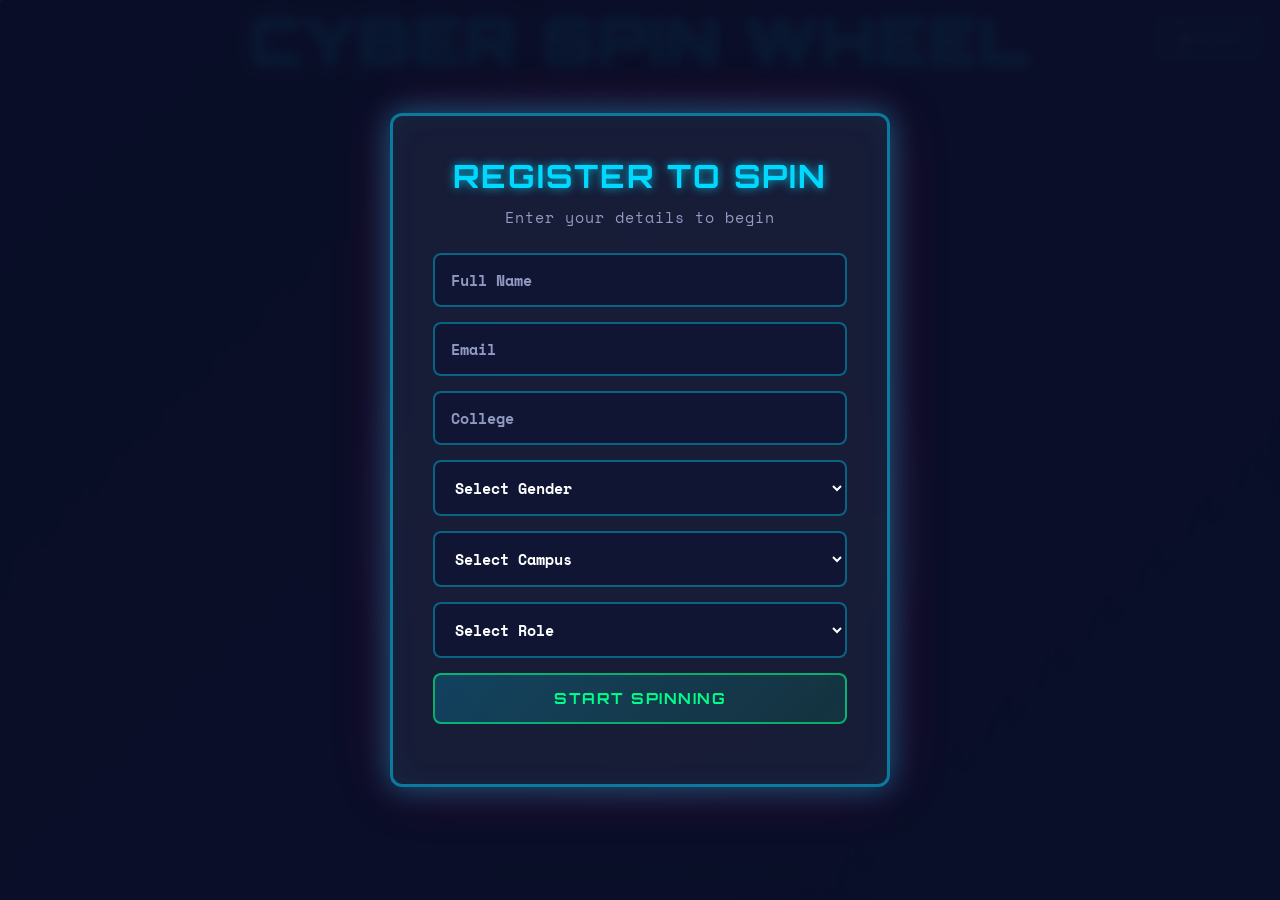
==== index.html @ 8fcf79d4 "Fix registration flow and resolve HTML/CSS/PHP diagnostics" ====
<!doctype html>
<html lang="en">

<head>
  <title>Cyber Spin Wheel - IT Exhibit</title>
  <meta charset="UTF-8" />
  <meta name="viewport" content="width=device-width, initial-scale=1.0" />
  <style>
    @import url("https://fonts.googleapis.com/css2?family=Orbitron:wght@400;700;900&display=swap");
    @import url("https://fonts.googleapis.com/css2?family=Space+Mono:wght@400;700&display=swap");
  </style>
  <link rel="stylesheet" href="src/styles.css" />
</head>

<body>
  <div class="stars"></div>
  <div class="background-grid"></div>

  <!-- Registration Modal -->
  <div id="registrationModal" class="registration-modal">
    <div class="modal-content">
      <h2>REGISTER TO SPIN</h2>
      <p class="modal-subtitle">Enter your details to begin</p>

      <div class="modal-form">
        <input type="text" id="playerFullname" placeholder="Full Name" class="modal-input" autocomplete="name" />
        <input type="email" id="playerEmail" placeholder="Email" class="modal-input" autocomplete="email" />
        <input type="text" id="playerCollege" placeholder="College" class="modal-input" />
        <select id="playerGender" class="modal-select" title="Gender" aria-label="Gender">
          <option value="">Select Gender</option>
          <option value="Male">Male</option>
          <option value="Female">Female</option>
          <option value="Others">Others</option>
        </select>
        <select id="playerCampus" class="modal-select" title="Campus" aria-label="Campus">
          <option value="">Select Campus</option>
          <option value="MCC">MCC</option>
          <option value="MMC">MMC</option>
          <option value="MBC">MBC</option>
        </select>
        <select id="playerRole" class="modal-select" title="Role" aria-label="Role">
          <option value="">Select Role</option>
          <option value="Student">Student</option>
          <option value="Faculty">Faculty</option>
          <option value="Non-Teaching">Non-Teaching</option>
          <option value="Others">Others</option>
        </select>
        <button id="startBtn" class="modal-button">START SPINNING</button>
      </div>

      <div id="playerRegStatus" class="status" aria-live="polite"></div>
    </div>
  </div>

  <header class="header">
    <div class="title-container">
      <h1 class="main-title">CYBER SPIN WHEEL</h1>
      <p class="subtitle">IT Exhibit Experience</p>
    </div>
    <a class="admin-link" href="admin.html">⚙️ Admin</a>
  </header>

  <main class="main-content">
    <div class="wheel-wrapper">
      <div class="winner-arrow"></div>
      <div class="glow-ring"></div>
      <div id="spin_the_wheel">
        <canvas id="wheel"></canvas>
        <div id="spin">
          <span class="spin-text">SPIN</span>
        </div>
      </div>
    </div>
  </main>

  <footer class="footer">
    <p class="footer-text">[ Interactive Probability Wheel ]</p>
  </footer>

  <script defer src="src/index.js"></script>
</body>

</html>
---- src/styles.css ----
* {
  margin: 0;
  padding: 0;
  box-sizing: border-box;
}

:root {
  --primary-color: #00d9ff;
  --secondary-color: #ff006e;
  --tertiary-color: #00f5ff;
  --dark-bg: #0a0e27;
  --card-bg: #1a1f3a;
  --text-primary: #e0e0ff;
  --text-secondary: #b0b5d9;
  --accent: #00d9ff;
  --glow: #00f5ff;
}

body {
  height: 100vh;
  display: flex;
  flex-direction: column;
  justify-content: center;
  align-items: center;
  margin: 0;
  background: linear-gradient(135deg, #0a0e27 0%, #1a1f3a 50%, #0d2847 100%);
  color: var(--text-primary);
  font-family: "Space Mono", monospace;
  overflow: hidden;
  position: relative;
}

/* Animated background grid */
.background-grid {
  position: fixed;
  top: 0;
  left: 0;
  width: 100%;
  height: 100%;
  background-image:
    linear-gradient(0deg, rgba(0, 217, 255, 0.03) 1px, transparent 1px),
    linear-gradient(90deg, rgba(0, 217, 255, 0.03) 1px, transparent 1px);
  background-size: 50px 50px;
  pointer-events: none;
  z-index: 1;
  animation: grid-move 20s linear infinite;
}

@keyframes grid-move {
  0% {
    transform: translateY(0);
  }

  100% {
    transform: translateY(50px);
  }
}

/* Star background */
.stars {
  position: fixed;
  top: 0;
  left: 0;
  width: 100%;
  height: 100%;
  pointer-events: none;
  z-index: 0;
}

.stars::before,
.stars::after {
  content: '';
  position: absolute;
  width: 2px;
  height: 2px;
  background: white;
  border-radius: 50%;
  opacity: 0.5;
  animation: twinkle 3s infinite;
}

@keyframes twinkle {

  0%,
  100% {
    opacity: 0.3;
  }

  50% {
    opacity: 1;
  }
}

header {
  position: relative;
  z-index: 10;
  text-align: center;
  margin-bottom: 30px;
}

.title-container {
  text-align: center;
}

.main-title {
  font-family: "Orbitron", sans-serif;
  font-size: clamp(2rem, 10vw, 4rem);
  font-weight: 900;
  color: var(--primary-color);
  margin: 0;
  text-shadow:
    0 0 10px rgba(0, 217, 255, 0.8),
    0 0 20px rgba(255, 0, 110, 0.4),
    0 0 30px rgba(0, 245, 255, 0.2);
  letter-spacing: 2px;
  animation: glow-pulse 3s ease-in-out infinite;
}

@keyframes glow-pulse {

  0%,
  100% {
    text-shadow:
      0 0 10px rgba(0, 217, 255, 0.8),
      0 0 20px rgba(255, 0, 110, 0.4),
      0 0 30px rgba(0, 245, 255, 0.2);
  }

  50% {
    text-shadow:
      0 0 20px rgba(0, 217, 255, 1),
      0 0 30px rgba(255, 0, 110, 0.6),
      0 0 40px rgba(0, 245, 255, 0.4);
  }
}

.subtitle {
  font-family: "Space Mono", monospace;
  font-size: 0.9rem;
  color: var(--accent);
  letter-spacing: 3px;
  margin-top: 8px;
  opacity: 0.8;
}

.admin-link {
  position: fixed;
  top: 20px;
  right: 20px;
  font-family: "Orbitron", sans-serif;
  font-weight: 700;
  color: var(--primary-color);
  text-decoration: none;
  padding: 8px 16px;
  border: 2px solid var(--primary-color);
  border-radius: 4px;
  transition: all 0.3s ease;
  font-size: 0.8rem;
  z-index: 100;
  background: rgba(0, 217, 255, 0.1);
  box-shadow: 0 0 10px rgba(0, 217, 255, 0.3);
}

.admin-link:hover {
  background: rgba(0, 217, 255, 0.2);
  box-shadow: 0 0 20px rgba(0, 217, 255, 0.6);
  transform: scale(1.05);
}

.main-content {
  display: flex;
  justify-content: center;
  align-items: center;
  flex: 1;
  position: relative;
  z-index: 10;
}

.wheel-wrapper {
  position: relative;
  display: inline-block;
}

.winner-arrow {
  position: absolute;
  top: -40px;
  left: 50%;
  transform: translateX(-50%);
  width: 0;
  height: 0;
  border-left: 15px solid transparent;
  border-right: 15px solid transparent;
  border-top: 25px solid var(--primary-color);
  filter: drop-shadow(0 0 10px rgba(0, 217, 255, 0.8)) drop-shadow(0 0 20px rgba(0, 217, 255, 0.4));
  z-index: 20;
  animation: arrow-pulse 1.5s ease-in-out infinite;
}

@keyframes arrow-pulse {

  0%,
  100% {
    opacity: 1;
    transform: translateX(-50%) translateY(0);
    filter: drop-shadow(0 0 10px rgba(0, 217, 255, 0.8)) drop-shadow(0 0 20px rgba(0, 217, 255, 0.4));
  }

  50% {
    opacity: 0.6;
    transform: translateX(-50%) translateY(-5px);
    filter: drop-shadow(0 0 20px rgba(0, 217, 255, 1)) drop-shadow(0 0 30px rgba(0, 217, 255, 0.6));
  }
}

.glow-ring {
  position: absolute;
  top: 50%;
  left: 50%;
  transform: translate(-50%, -50%);
  width: 550px;
  height: 550px;
  border: 3px solid rgba(0, 217, 255, 0.3);
  border-radius: 50%;
  box-shadow:
    0 0 20px rgba(0, 217, 255, 0.5),
    0 0 40px rgba(255, 0, 110, 0.2),
    inset 0 0 20px rgba(0, 217, 255, 0.1);
  animation: rotate-ring 8s linear infinite;
}

@keyframes rotate-ring {
  0% {
    transform: translate(-50%, -50%) rotate(0deg);
  }

  100% {
    transform: translate(-50%, -50%) rotate(360deg);
  }
}

#spin_the_wheel {
  display: inline-block;
  position: relative;
  overflow: hidden;
  max-width: 90vw;
  max-height: 90vh;
  width: 500px;
  height: 500px;
  border-radius: 50%;
  box-shadow:
    0 0 40px rgba(0, 217, 255, 0.6),
    0 0 80px rgba(255, 0, 110, 0.3),
    inset 0 0 40px rgba(0, 245, 255, 0.1);
}

#wheel {
  display: block;
  width: 100%;
  height: 100%;
  border-radius: 50%;
}

#spin {
  font-family: "Orbitron", sans-serif;
  font-size: 0.9em;
  line-height: 1.2;
  font-weight: 700;
  -webkit-user-select: none;
  user-select: none;
  cursor: pointer;
  display: flex;
  flex-direction: column;
  justify-content: center;
  align-items: center;
  position: absolute;
  top: 50%;
  left: 50%;
  width: 30%;
  height: 30%;
  margin: -15%;
  background: linear-gradient(135deg, rgba(0, 217, 255, 0.9) 0%, rgba(0, 245, 255, 0.8) 100%);
  color: #0a0e27;
  box-shadow:
    0 0 0 8px rgba(0, 217, 255, 0.3),
    0 0 20px rgba(0, 217, 255, 0.8),
    0 0 40px rgba(255, 0, 110, 0.4),
    inset 0 0 20px rgba(255, 255, 255, 0.2);
  border-radius: 50%;
  transition: all 0.3s ease;
  white-space: pre-wrap;
  text-align: center;
  word-wrap: break-word;
  overflow: hidden;
  border: 2px solid rgba(255, 255, 255, 0.3);
}

#spin:hover:not(:active) {
  transform: scale(1.15);
  box-shadow:
    0 0 0 8px rgba(0, 217, 255, 0.5),
    0 0 30px rgba(0, 217, 255, 1),
    0 0 50px rgba(255, 0, 110, 0.6),
    inset 0 0 30px rgba(255, 255, 255, 0.3);
}

#spin:active {
  transform: scale(0.95);
  box-shadow:
    0 0 0 8px rgba(0, 217, 255, 0.3),
    0 0 15px rgba(0, 217, 255, 0.6),
    0 0 30px rgba(255, 0, 110, 0.3),
    inset 0 0 15px rgba(255, 255, 255, 0.2);
}

.spin-text {
  letter-spacing: 2px;
  font-weight: 700;
}

#spin::after {
  content: "▼";
  position: absolute;
  top: -35px;
  font-size: 1.5em;
  color: var(--primary-color);
  text-shadow: 0 0 10px rgba(0, 217, 255, 0.8);
  animation: bounce 1.5s ease-in-out infinite;
}

@keyframes bounce {

  0%,
  100% {
    transform: translateY(0);
  }

  50% {
    transform: translateY(-10px);
  }
}

footer {
  position: fixed;
  bottom: 20px;
  left: 50%;
  transform: translateX(-50%);
  z-index: 10;
}

.footer-text {
  font-family: "Space Mono", monospace;
  font-size: 0.75rem;
  color: var(--accent);
  letter-spacing: 2px;
  opacity: 0.6;
}

.page-title {
  position: fixed;
  top: 12px;
  left: 12px;
  margin: 0;
  font-family: "Orbitron", sans-serif;
  font-weight: 700;
  font-size: 18px;
  line-height: 1;
  color: inherit;
}

.row {
  display: flex;
  flex-direction: row;
  flex-wrap: wrap;
  width: 100%;
}

.column {
  display: flex;
  flex-direction: column;
  flex-basis: 100%;
  flex: 1;
}

/* Responsive design */
@media (max-width: 768px) {
  .main-title {
    font-size: clamp(1.5rem, 8vw, 2.5rem);
    letter-spacing: 1px;
  }

  #spin_the_wheel {
    width: 350px;
    height: 350px;
  }

  .glow-ring {
    width: 400px;
    height: 400px;
  }

  .admin-link {
    top: 10px;
    right: 10px;
    padding: 6px 12px;
    font-size: 0.7rem;
  }
}

/* Registration Modal */
.registration-modal {
  position: fixed;
  top: 0;
  left: 0;
  width: 100%;
  height: 100%;
  background: rgba(10, 14, 39, 0.95);
  display: flex;
  justify-content: center;
  align-items: center;
  z-index: 100;
  -webkit-backdrop-filter: blur(5px);
  backdrop-filter: blur(5px);
}

.registration-modal.hidden {
  display: none;
}

.modal-content {
  background: rgba(26, 31, 58, 0.9);
  border: 3px solid rgba(0, 217, 255, 0.5);
  border-radius: 12px;
  padding: 40px;
  max-width: 500px;
  width: 90%;
  text-align: center;
  box-shadow:
    0 0 30px rgba(0, 217, 255, 0.4),
    0 0 60px rgba(255, 0, 110, 0.2),
    inset 0 0 30px rgba(0, 245, 255, 0.05);
}

.modal-content h2 {
  font-family: "Orbitron", sans-serif;
  font-size: 2rem;
  color: var(--primary-color);
  margin: 0 0 10px 0;
  text-shadow: 0 0 10px rgba(0, 217, 255, 0.8);
  letter-spacing: 2px;
}

.modal-subtitle {
  font-size: 0.95rem;
  color: rgba(200, 210, 255, 0.7);
  margin: 0 0 25px 0;
  letter-spacing: 1px;
}

.modal-form {
  display: flex;
  flex-direction: column;
  gap: 15px;
  margin-bottom: 20px;
}

.modal-input {
  padding: 14px 16px;
  border-radius: 8px;
  border: 2px solid rgba(0, 217, 255, 0.4);
  font-family: "Space Mono", monospace;
  background: rgba(15, 20, 50, 0.85);
  color: #ffffff;
  font-size: 0.95rem;
  font-weight: 600;
  transition: all 0.3s ease;
}

.modal-input::placeholder {
  color: rgba(200, 210, 255, 0.7);
}

.modal-input:focus {
  outline: none;
  border-color: #00d9ff;
  background: rgba(25, 32, 70, 1);
  box-shadow:
    0 0 15px rgba(0, 217, 255, 0.6),
    inset 0 0 10px rgba(0, 217, 255, 0.2);
}

.modal-select {
  padding: 14px 16px;
  border-radius: 8px;
  border: 2px solid rgba(0, 217, 255, 0.4);
  font-family: "Space Mono", monospace;
  background: rgba(15, 20, 50, 0.85);
  color: #ffffff;
  font-size: 0.95rem;
  font-weight: 600;
  cursor: pointer;
  transition: all 0.3s ease;
}

.modal-select option {
  background: rgba(10, 14, 39, 0.95);
  color: #ffffff;
  padding: 10px;
}

.modal-select:focus {
  outline: none;
  border-color: #00d9ff;
  background: rgba(25, 32, 70, 1);
  box-shadow:
    0 0 15px rgba(0, 217, 255, 0.6),
    inset 0 0 10px rgba(0, 217, 255, 0.2);
}

.modal-button {
  padding: 14px 24px;
  background: linear-gradient(135deg, rgba(0, 217, 255, 0.2) 0%, rgba(0, 255, 136, 0.1) 100%);
  border: 2px solid rgba(0, 255, 136, 0.6);
  color: #00ff88;
  font-family: "Orbitron", sans-serif;
  font-weight: 700;
  font-size: 0.95rem;
  cursor: pointer;
  border-radius: 8px;
  text-transform: uppercase;
  letter-spacing: 1.5px;
  transition: all 0.3s ease;
}

.modal-button:hover {
  background: linear-gradient(135deg, rgba(0, 217, 255, 0.3) 0%, rgba(0, 255, 136, 0.15) 100%);
  border-color: #00ff88;
  box-shadow:
    0 0 20px rgba(0, 255, 136, 0.6),
    0 0 40px rgba(0, 217, 255, 0.3);
  transform: scale(1.05);
}

.modal-button:active {
  transform: scale(0.98);
}
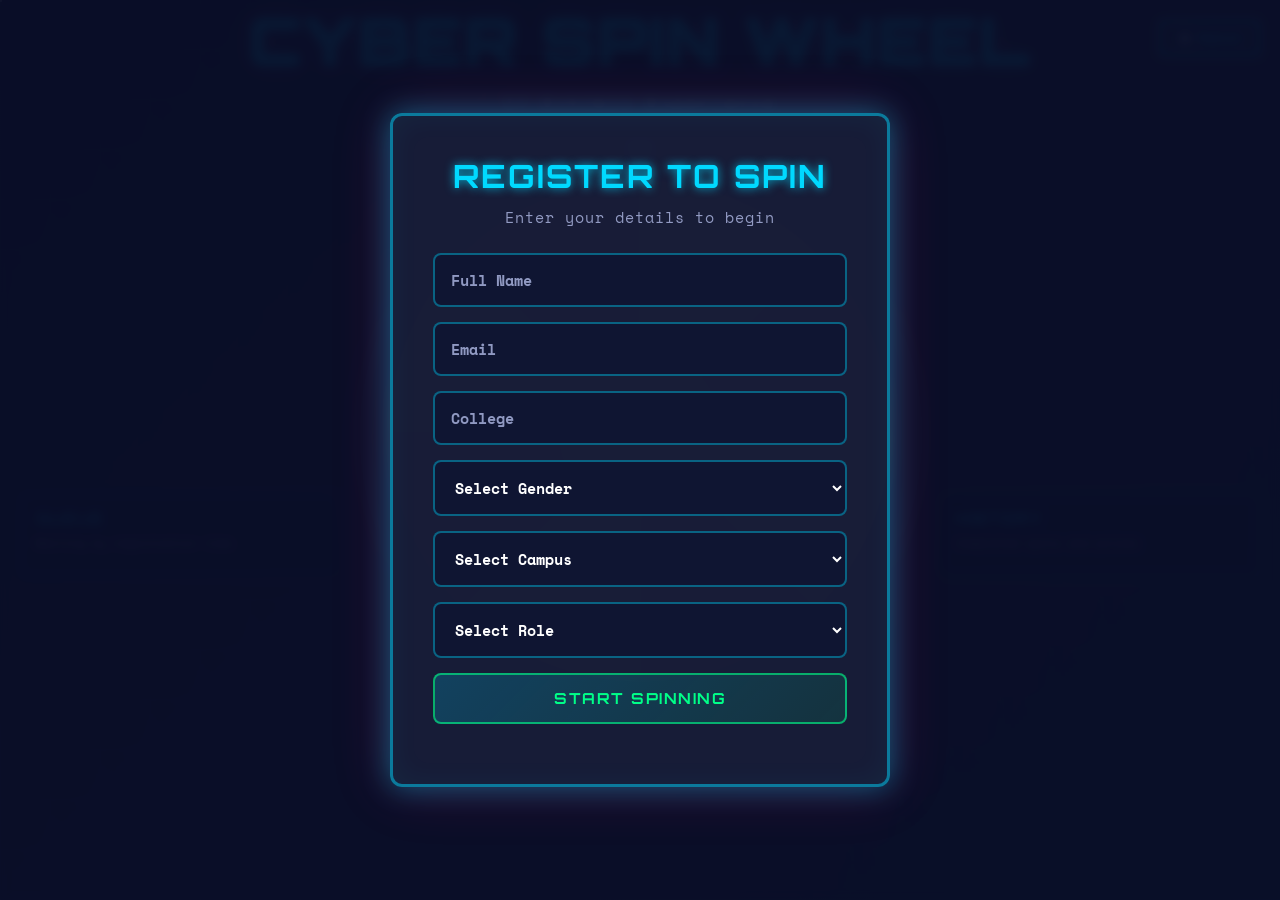
==== commit ddf50fd0: "Improve wheel header readability and remove footer label" ====
--- a/index.html
+++ b/index.html
@@ -61,6 +61,14 @@
   </header>
 
   <main class="main-content">
+    <aside class="side-panel queue-panel">
+      <div class="queue-card">
+        <h3>QUEUE</h3>
+        <p class="queue-subtitle">Waiting by registration time</p>
+        <ul id="queueList" class="queue-list"></ul>
+      </div>
+    </aside>
+
     <div class="wheel-wrapper">
       <div class="winner-arrow"></div>
       <div class="glow-ring"></div>
@@ -71,11 +79,17 @@
         </div>
       </div>
     </div>
+
+    <aside class="side-panel history-panel">
+      <div class="queue-card history-card">
+        <h3>HISTORY</h3>
+        <p class="queue-subtitle">Completed spins and prizes</p>
+        <ul id="historyList" class="queue-list"></ul>
+      </div>
+    </aside>
   </main>
 
-  <footer class="footer">
-    <p class="footer-text">[ Interactive Probability Wheel ]</p>
-  </footer>
+  <div id="spinResultToast" class="spin-result-toast" aria-live="polite"></div>
 
   <script defer src="src/index.js"></script>
 </body>
--- a/src/styles.css
+++ b/src/styles.css
@@ -95,7 +95,7 @@
   position: relative;
   z-index: 10;
   text-align: center;
-  margin-bottom: 30px;
+  margin-bottom: 42px;
 }
 
 .title-container {
@@ -136,11 +136,11 @@
 
 .subtitle {
   font-family: "Space Mono", monospace;
-  font-size: 0.9rem;
-  color: var(--accent);
+  font-size: 1rem;
+  color: rgba(190, 245, 255, 0.95);
   letter-spacing: 3px;
-  margin-top: 8px;
-  opacity: 0.8;
+  margin-top: 10px;
+  text-shadow: 0 0 10px rgba(0, 217, 255, 0.45);
 }
 
 .admin-link {
@@ -168,17 +168,103 @@
 }
 
 .main-content {
-  display: flex;
-  justify-content: center;
-  align-items: center;
+  display: grid;
+  grid-template-columns: minmax(240px, 320px) auto minmax(240px, 320px);
+  justify-content: space-between;
+  align-items: flex-start;
+  gap: 28px;
   flex: 1;
   position: relative;
   z-index: 10;
+  width: min(100vw, 1400px);
+  padding: 12px 20px 0 20px;
+}
+
+.side-panel {
+  width: 100%;
+  max-height: 72vh;
+  overflow: auto;
+  align-self: center;
+}
+
+.queue-panel {
+  justify-self: start;
+}
+
+.history-panel {
+  justify-self: end;
+}
+
+.queue-card {
+  border: 2px solid rgba(0, 217, 255, 0.35);
+  background: rgba(15, 20, 50, 0.72);
+  border-radius: 10px;
+  padding: 14px;
+  box-shadow: 0 0 16px rgba(0, 217, 255, 0.2);
+}
+
+.queue-card h3 {
+  margin: 0;
+  color: var(--primary-color);
+  font-family: "Orbitron", sans-serif;
+  letter-spacing: 1px;
+  font-size: 0.95rem;
+}
+
+.queue-subtitle {
+  margin: 6px 0 10px 0;
+  font-size: 0.72rem;
+  color: var(--text-secondary);
+}
+
+.queue-list {
+  margin: 0;
+  padding: 0;
+  list-style: none;
+  display: flex;
+  flex-direction: column;
+  gap: 8px;
+}
+
+.queue-item {
+  border: 1px solid rgba(0, 217, 255, 0.25);
+  border-radius: 7px;
+  background: rgba(10, 14, 39, 0.8);
+  padding: 8px 10px;
+}
+
+.queue-name {
+  font-size: 0.84rem;
+  color: #ffffff;
+  font-weight: 700;
+}
+
+.queue-meta {
+  margin-top: 4px;
+  font-size: 0.68rem;
+  color: rgba(200, 210, 255, 0.8);
+}
+
+.queue-prize {
+  margin-top: 4px;
+  font-size: 0.72rem;
+  color: #00ff88;
+  font-weight: 700;
+}
+
+.queue-empty {
+  font-size: 0.8rem;
+  color: rgba(200, 210, 255, 0.75);
+  border: 1px dashed rgba(0, 217, 255, 0.3);
+  border-radius: 7px;
+  padding: 10px;
 }
 
 .wheel-wrapper {
   position: relative;
   display: inline-block;
+  justify-self: center;
+  margin-top: 12px;
 }
 
 .winner-arrow {
@@ -355,6 +441,44 @@
   opacity: 0.6;
 }
 
+.spin-result-toast {
+  position: fixed;
+  top: 90px;
+  left: 50%;
+  transform: translateX(-50%);
+  z-index: 120;
+  min-width: 320px;
+  max-width: min(90vw, 680px);
+  text-align: center;
+  padding: 12px 18px;
+  border-radius: 10px;
+  border: 2px solid rgba(0, 217, 255, 0.5);
+  background: rgba(10, 14, 39, 0.9);
+  color: #ffffff;
+  font-family: "Orbitron", sans-serif;
+  letter-spacing: 1px;
+  box-shadow: 0 0 20px rgba(0, 217, 255, 0.45);
+  opacity: 0;
+  pointer-events: none;
+  transition: opacity 0.25s ease;
+}
+
+.spin-result-toast.show {
+  opacity: 1;
+}
+
+.spin-result-toast.win {
+  border-color: rgba(0, 255, 136, 0.8);
+  color: #00ff88;
+  box-shadow: 0 0 24px rgba(0, 255, 136, 0.55);
+}
+
+.spin-result-toast.lose {
+  border-color: rgba(255, 90, 16, 0.85);
+  color: #ffbc03;
+  box-shadow: 0 0 24px rgba(255, 90, 16, 0.55);
+}
+
 .page-title {
   position: fixed;
   top: 12px;
@@ -383,6 +507,24 @@
 
 /* Responsive design */
 @media (max-width: 768px) {
+  body {
+    overflow: auto;
+  }
+
+  .main-content {
+    width: 100%;
+    grid-template-columns: 1fr;
+    align-items: center;
+    gap: 14px;
+    padding: 0 10px;
+  }
+
+  .side-panel {
+    width: min(92vw, 500px);
+    max-height: none;
+    justify-self: center;
+  }
+
   .main-title {
     font-size: clamp(1.5rem, 8vw, 2.5rem);
     letter-spacing: 1px;
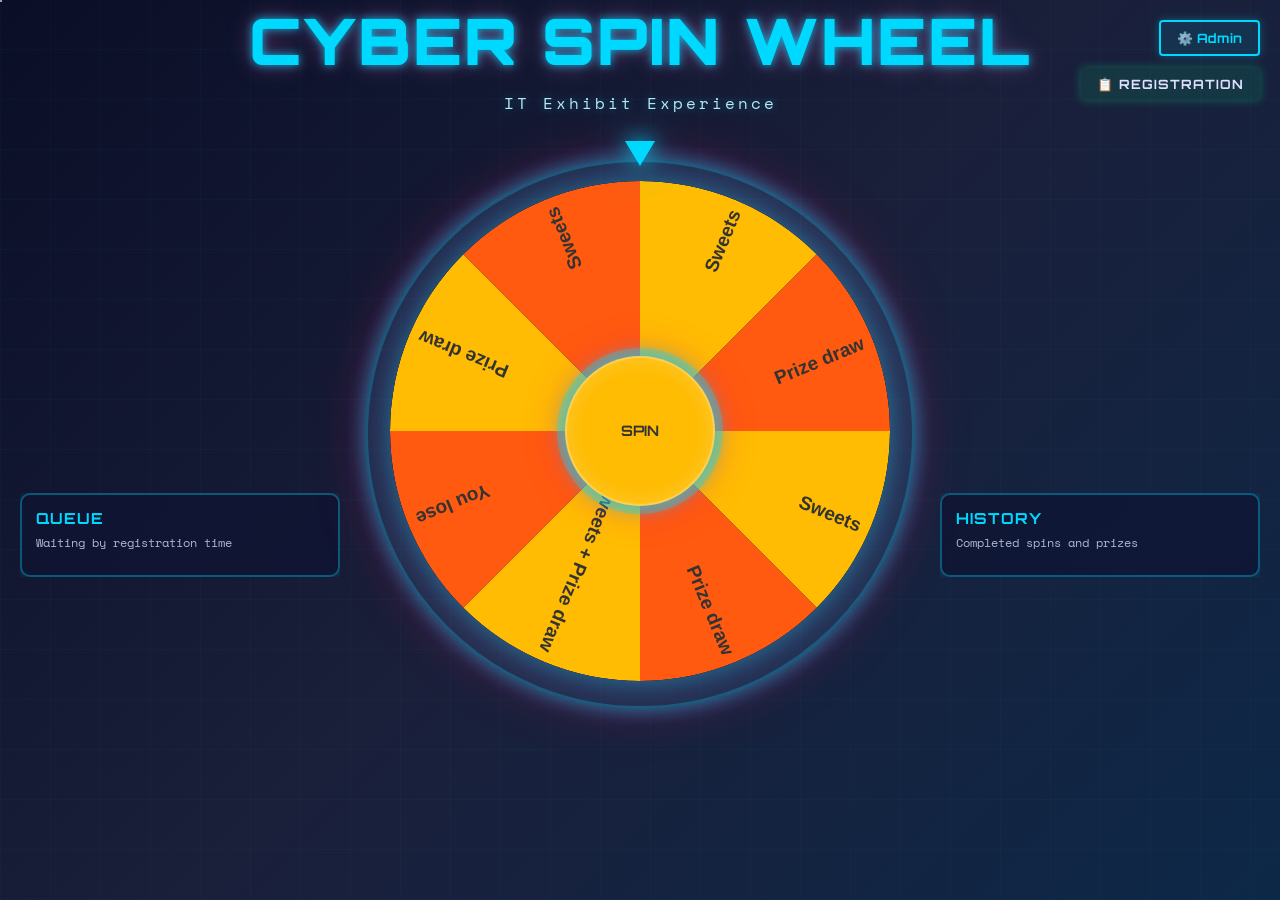
==== commit 9d199008: "Move registration to floating bubble on main page near Admin button" ====
--- a/index.html
+++ b/index.html
@@ -58,7 +58,42 @@
       <p class="subtitle">IT Exhibit Experience</p>
     </div>
     <a class="admin-link" href="admin.html">⚙️ Admin</a>
+    <button class="reg-bubble-btn" id="regBubbleBtn" type="button">📋 Registration</button>
   </header>
+
+  <!-- Registration Floating Bubble -->
+  <div id="regBubblePanel" class="reg-bubble-panel hidden">
+    <div class="reg-bubble-top">
+      <span class="reg-bubble-title">👥 REGISTRATION</span>
+      <button class="reg-bubble-close" id="regBubbleClose" type="button" aria-label="Close">✕</button>
+    </div>
+    <div class="reg-bubble-form">
+      <input type="text" id="bubbleName" placeholder="Full Name" class="bubble-input" autocomplete="name" />
+      <input type="email" id="bubbleEmail" placeholder="Email Address" class="bubble-input" autocomplete="email" />
+      <input type="text" id="bubbleCollege" placeholder="College" class="bubble-input" />
+      <select id="bubbleGender" class="bubble-select" title="Gender" aria-label="Gender">
+        <option value="">Select Gender</option>
+        <option value="Male">Male</option>
+        <option value="Female">Female</option>
+        <option value="Others">Others</option>
+      </select>
+      <select id="bubbleCampus" class="bubble-select" title="Campus" aria-label="Campus">
+        <option value="">Select Campus</option>
+        <option value="MCC">MCC</option>
+        <option value="MMC">MMC</option>
+        <option value="MBC">MBC</option>
+      </select>
+      <select id="bubbleRole" class="bubble-select" title="Role" aria-label="Role">
+        <option value="">Select Role</option>
+        <option value="Student">Student</option>
+        <option value="Faculty">Faculty</option>
+        <option value="Non-Teaching">Non-Teaching</option>
+        <option value="Others">Others</option>
+      </select>
+      <button id="bubbleSubmit" class="bubble-submit-btn" type="button">Register User</button>
+    </div>
+    <div id="bubbleStatus" class="bubble-status"></div>
+  </div>
 
   <main class="main-content">
     <aside class="side-panel queue-panel">
--- a/src/styles.css
+++ b/src/styles.css
@@ -684,4 +684,203 @@
 
 .modal-button:active {
   transform: scale(0.98);
+}
+
+/* ── Registration Bubble Button ── */
+.reg-bubble-btn {
+  position: fixed;
+  top: 68px;
+  right: 20px;
+  font-family: "Orbitron", sans-serif;
+  font-weight: 700;
+  color: var(--success);
+  padding: 8px 16px;
+  border: 2px solid var(--success);
+  border-radius: 4px;
+  cursor: pointer;
+  font-size: 0.8rem;
+  z-index: 100;
+  background: rgba(0, 255, 136, 0.1);
+  box-shadow: 0 0 10px rgba(0, 255, 136, 0.3);
+  transition: all 0.3s ease;
+  letter-spacing: 1px;
+  text-transform: uppercase;
+}
+
+.reg-bubble-btn:hover {
+  background: rgba(0, 255, 136, 0.22);
+  box-shadow: 0 0 20px rgba(0, 255, 136, 0.6);
+  transform: scale(1.05);
+}
+
+/* ── Registration Floating Panel ── */
+.reg-bubble-panel {
+  position: fixed;
+  top: 118px;
+  right: 20px;
+  width: min(430px, 92vw);
+  z-index: 200;
+  background: rgba(8, 14, 40, 0.97);
+  border: 2px solid rgba(0, 255, 136, 0.6);
+  border-radius: 14px;
+  box-shadow:
+    0 8px 32px rgba(0, 255, 136, 0.25),
+    0 0 60px rgba(0, 255, 136, 0.1),
+    0 24px 48px rgba(0, 0, 0, 0.5);
+  animation: reg-float 4s ease-in-out infinite;
+  overflow: hidden;
+}
+
+.reg-bubble-panel.hidden {
+  display: none;
+}
+
+@keyframes reg-float {
+
+  0%,
+  100% {
+    transform: translateY(0px);
+    box-shadow:
+      0 8px 32px rgba(0, 255, 136, 0.25),
+      0 0 60px rgba(0, 255, 136, 0.1),
+      0 24px 48px rgba(0, 0, 0, 0.5);
+  }
+
+  50% {
+    transform: translateY(-6px);
+    box-shadow:
+      0 14px 42px rgba(0, 255, 136, 0.38),
+      0 0 80px rgba(0, 255, 136, 0.18),
+      0 32px 56px rgba(0, 0, 0, 0.4);
+  }
+}
+
+.reg-bubble-top {
+  display: flex;
+  justify-content: space-between;
+  align-items: center;
+  padding: 16px 20px;
+  background: rgba(0, 255, 136, 0.07);
+  border-bottom: 2px solid rgba(0, 255, 136, 0.2);
+}
+
+.reg-bubble-title {
+  font-family: "Orbitron", sans-serif;
+  font-size: 1rem;
+  font-weight: 700;
+  color: var(--success);
+  letter-spacing: 2px;
+  text-shadow: 0 0 8px rgba(0, 255, 136, 0.5);
+}
+
+.reg-bubble-close {
+  background: none;
+  border: none;
+  color: rgba(200, 210, 255, 0.7);
+  font-size: 1.1rem;
+  cursor: pointer;
+  padding: 2px 8px;
+  border-radius: 4px;
+  transition: color 0.2s ease, background 0.2s ease;
+  line-height: 1;
+}
+
+.reg-bubble-close:hover {
+  color: #ff3366;
+  background: rgba(255, 51, 102, 0.12);
+}
+
+.reg-bubble-form {
+  display: flex;
+  flex-direction: column;
+  gap: 10px;
+  padding: 20px;
+}
+
+.bubble-input,
+.bubble-select {
+  width: 100%;
+  padding: 11px 13px;
+  border-radius: 7px;
+  border: 2px solid rgba(0, 217, 255, 0.4);
+  background: rgba(15, 20, 50, 0.88);
+  color: #ffffff;
+  font-family: "Space Mono", monospace;
+  font-size: 0.88rem;
+  transition: all 0.25s ease;
+}
+
+.bubble-input::placeholder {
+  color: rgba(200, 210, 255, 0.7);
+}
+
+.bubble-input:focus,
+.bubble-select:focus {
+  outline: none;
+  border-color: #00d9ff;
+  box-shadow: 0 0 12px rgba(0, 217, 255, 0.5);
+  background: rgba(20, 28, 65, 1);
+}
+
+.bubble-select option {
+  background: #0a0e27;
+  color: #ffffff;
+}
+
+.bubble-submit-btn {
+  margin-top: 4px;
+  padding: 12px;
+  border-radius: 7px;
+  border: 2px solid var(--success);
+  background: rgba(0, 255, 136, 0.12);
+  color: var(--success);
+  font-family: "Orbitron", sans-serif;
+  font-weight: 700;
+  font-size: 0.88rem;
+  letter-spacing: 1px;
+  text-transform: uppercase;
+  cursor: pointer;
+  transition: all 0.3s ease;
+  width: 100%;
+}
+
+.bubble-submit-btn:hover {
+  background: rgba(0, 255, 136, 0.22);
+  box-shadow: 0 0 16px rgba(0, 255, 136, 0.5);
+  transform: translateY(-2px);
+}
+
+.bubble-submit-btn:disabled {
+  opacity: 0.5;
+  cursor: not-allowed;
+  transform: none;
+}
+
+.bubble-status {
+  margin: 0 20px 16px 20px;
+  min-height: 18px;
+  font-size: 0.82rem;
+  font-weight: 700;
+  color: var(--success);
+  opacity: 0;
+  transition: opacity 0.3s ease;
+  letter-spacing: 0.5px;
+}
+
+.bubble-status[data-kind="error"] {
+  color: #ff3366;
+}
+
+@media (max-width: 768px) {
+  .reg-bubble-btn {
+    top: 56px;
+    right: 10px;
+    padding: 6px 10px;
+    font-size: 0.7rem;
+  }
+
+  .reg-bubble-panel {
+    top: 100px;
+    right: 10px;
+  }
 }
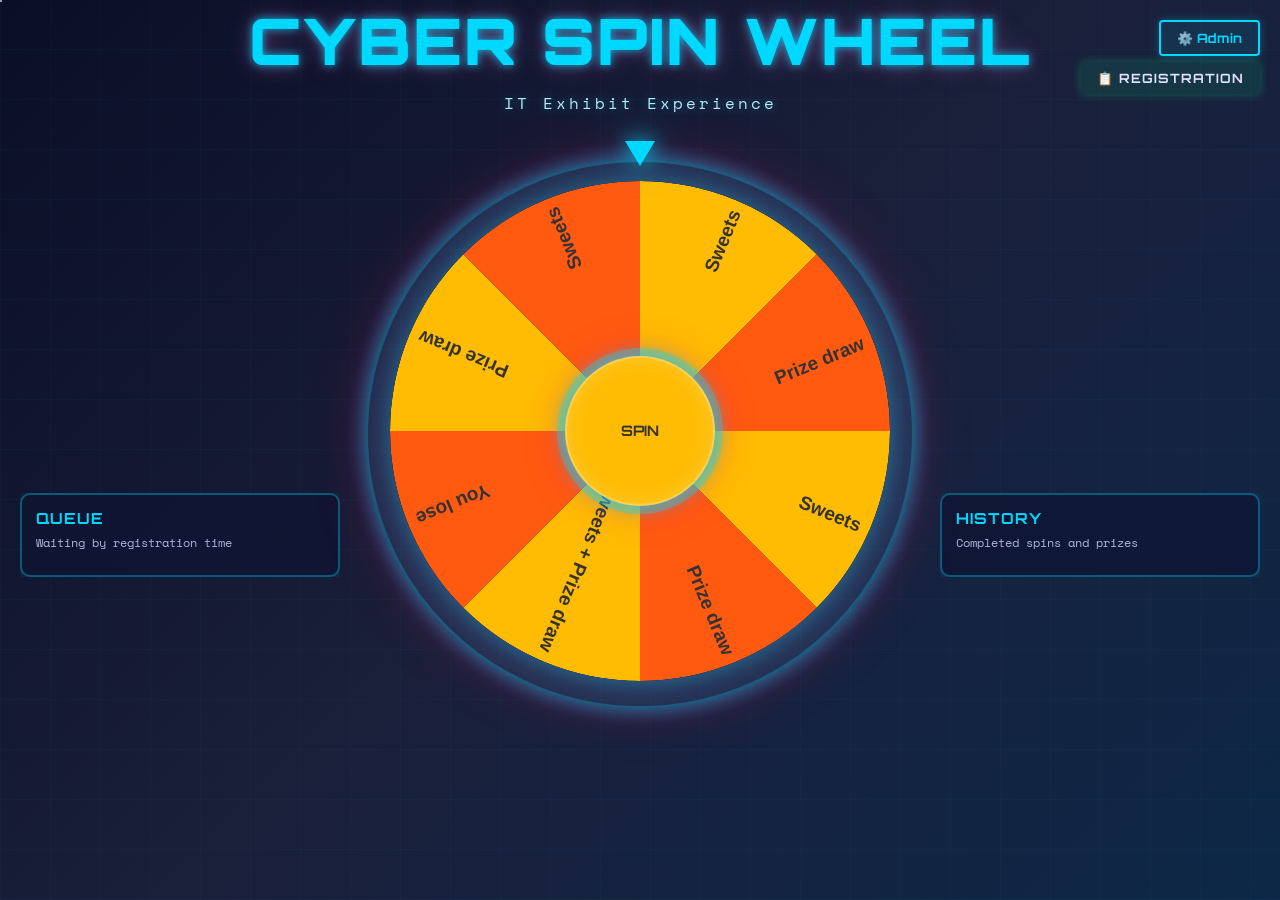
==== commit 6c137c9b: "Fix Registration button: move outside header, hidden until clicked" ====
--- a/index.html
+++ b/index.html
@@ -58,10 +58,10 @@
       <p class="subtitle">IT Exhibit Experience</p>
     </div>
     <a class="admin-link" href="admin.html">⚙️ Admin</a>
-    <button class="reg-bubble-btn" id="regBubbleBtn" type="button">📋 Registration</button>
   </header>
 
-  <!-- Registration Floating Bubble -->
+  <!-- Registration Button + Floating Bubble (fixed, outside header) -->
+  <button class="reg-bubble-btn" id="regBubbleBtn" type="button">📋 Registration</button>
   <div id="regBubblePanel" class="reg-bubble-panel hidden">
     <div class="reg-bubble-top">
       <span class="reg-bubble-title">👥 REGISTRATION</span>
--- a/src/styles.css
+++ b/src/styles.css
@@ -689,7 +689,7 @@
 /* ── Registration Bubble Button ── */
 .reg-bubble-btn {
   position: fixed;
-  top: 68px;
+  top: 62px;
   right: 20px;
   font-family: "Orbitron", sans-serif;
   font-weight: 700;
@@ -716,7 +716,7 @@
 /* ── Registration Floating Panel ── */
 .reg-bubble-panel {
   position: fixed;
-  top: 118px;
+  top: 110px;
   right: 20px;
   width: min(430px, 92vw);
   z-index: 200;
@@ -727,19 +727,36 @@
     0 8px 32px rgba(0, 255, 136, 0.25),
     0 0 60px rgba(0, 255, 136, 0.1),
     0 24px 48px rgba(0, 0, 0, 0.5);
+  overflow: hidden;
+  transform-origin: top right;
   animation: reg-float 4s ease-in-out infinite;
-  overflow: hidden;
 }
 
 .reg-bubble-panel.hidden {
   display: none;
 }
 
+.reg-bubble-panel:not(.hidden) {
+  animation: bubble-pop-in 0.25s cubic-bezier(0.34, 1.56, 0.64, 1) forwards,
+    reg-float 4s ease-in-out 0.25s infinite;
+}
+
+@keyframes bubble-pop-in {
+  from {
+    opacity: 0;
+    transform: scale(0.85) translateY(-10px);
+  }
+
+  to {
+    opacity: 1;
+    transform: scale(1) translateY(0);
+  }
+}
+
 @keyframes reg-float {
 
   0%,
   100% {
-    transform: translateY(0px);
     box-shadow:
       0 8px 32px rgba(0, 255, 136, 0.25),
       0 0 60px rgba(0, 255, 136, 0.1),
@@ -747,7 +764,7 @@
   }
 
   50% {
-    transform: translateY(-6px);
+    transform: translateY(-5px);
     box-shadow:
       0 14px 42px rgba(0, 255, 136, 0.38),
       0 0 80px rgba(0, 255, 136, 0.18),
@@ -873,14 +890,14 @@
 
 @media (max-width: 768px) {
   .reg-bubble-btn {
-    top: 56px;
+    top: 54px;
     right: 10px;
     padding: 6px 10px;
     font-size: 0.7rem;
   }
 
   .reg-bubble-panel {
-    top: 100px;
+    top: 96px;
     right: 10px;
   }
 }
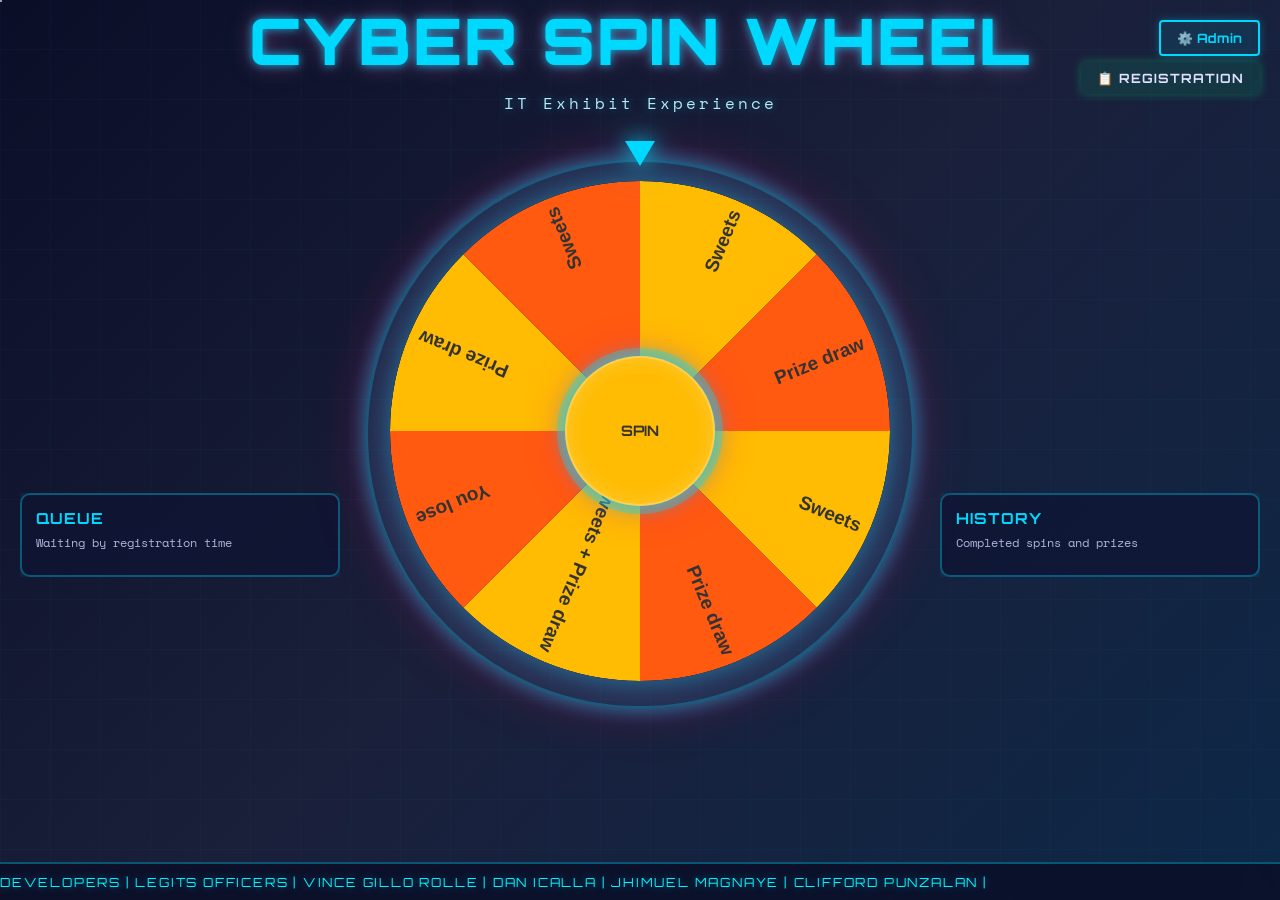
==== commit b6664de0: "Add running developer credits ticker on spin wheel page" ====
--- a/index.html
+++ b/index.html
@@ -34,6 +34,7 @@
         </select>
         <select id="playerCampus" class="modal-select" title="Campus" aria-label="Campus">
           <option value="">Select Campus</option>
+          <option value="N/A">N/A</option>
           <option value="MCC">MCC</option>
           <option value="MMC">MMC</option>
           <option value="MBC">MBC</option>
@@ -60,39 +61,44 @@
     <a class="admin-link" href="admin.html">⚙️ Admin</a>
   </header>
 
-  <!-- Registration Button + Floating Bubble (fixed, outside header) -->
+  <!-- Registration Button (fixed top-right, below Admin) -->
   <button class="reg-bubble-btn" id="regBubbleBtn" type="button">📋 Registration</button>
-  <div id="regBubblePanel" class="reg-bubble-panel hidden">
-    <div class="reg-bubble-top">
-      <span class="reg-bubble-title">👥 REGISTRATION</span>
-      <button class="reg-bubble-close" id="regBubbleClose" type="button" aria-label="Close">✕</button>
+
+  <!-- Registration Popup Modal -->
+  <div id="regOverlay" class="reg-overlay hidden">
+    <div id="regBubblePanel" class="reg-popup-panel">
+      <div class="reg-popup-header">
+        <span class="reg-popup-title">👥 REGISTRATION</span>
+        <button class="reg-bubble-close" id="regBubbleClose" type="button" aria-label="Close">✕</button>
+      </div>
+      <div class="reg-bubble-form">
+        <input type="text" id="bubbleName" placeholder="Full Name" class="bubble-input" autocomplete="name" />
+        <input type="email" id="bubbleEmail" placeholder="Email Address" class="bubble-input" autocomplete="email" />
+        <input type="text" id="bubbleCollege" placeholder="College" class="bubble-input" />
+        <select id="bubbleGender" class="bubble-select" title="Gender" aria-label="Gender">
+          <option value="">Select Gender</option>
+          <option value="Male">Male</option>
+          <option value="Female">Female</option>
+          <option value="Others">Others</option>
+        </select>
+        <select id="bubbleCampus" class="bubble-select" title="Campus" aria-label="Campus">
+          <option value="">Select Campus</option>
+          <option value="N/A">N/A</option>
+          <option value="MCC">MCC</option>
+          <option value="MMC">MMC</option>
+          <option value="MBC">MBC</option>
+        </select>
+        <select id="bubbleRole" class="bubble-select" title="Role" aria-label="Role">
+          <option value="">Select Role</option>
+          <option value="Student">Student</option>
+          <option value="Faculty">Faculty</option>
+          <option value="Non-Teaching">Non-Teaching</option>
+          <option value="Others">Others</option>
+        </select>
+        <button id="bubbleSubmit" class="bubble-submit-btn" type="button">Register User</button>
+      </div>
+      <div id="bubbleStatus" class="bubble-status"></div>
     </div>
-    <div class="reg-bubble-form">
-      <input type="text" id="bubbleName" placeholder="Full Name" class="bubble-input" autocomplete="name" />
-      <input type="email" id="bubbleEmail" placeholder="Email Address" class="bubble-input" autocomplete="email" />
-      <input type="text" id="bubbleCollege" placeholder="College" class="bubble-input" />
-      <select id="bubbleGender" class="bubble-select" title="Gender" aria-label="Gender">
-        <option value="">Select Gender</option>
-        <option value="Male">Male</option>
-        <option value="Female">Female</option>
-        <option value="Others">Others</option>
-      </select>
-      <select id="bubbleCampus" class="bubble-select" title="Campus" aria-label="Campus">
-        <option value="">Select Campus</option>
-        <option value="MCC">MCC</option>
-        <option value="MMC">MMC</option>
-        <option value="MBC">MBC</option>
-      </select>
-      <select id="bubbleRole" class="bubble-select" title="Role" aria-label="Role">
-        <option value="">Select Role</option>
-        <option value="Student">Student</option>
-        <option value="Faculty">Faculty</option>
-        <option value="Non-Teaching">Non-Teaching</option>
-        <option value="Others">Others</option>
-      </select>
-      <button id="bubbleSubmit" class="bubble-submit-btn" type="button">Register User</button>
-    </div>
-    <div id="bubbleStatus" class="bubble-status"></div>
   </div>
 
   <main class="main-content">
@@ -124,6 +130,17 @@
     </aside>
   </main>
 
+  <section class="dev-ticker" aria-label="System developers">
+    <div class="dev-ticker-track">
+      <span>
+        DEVELOPERS | Legits Officers | Vince Gillo Rolle | Dan Icalla | Jhimuel Magnaye | Clifford Punzalan |
+      </span>
+      <span aria-hidden="true">
+        DEVELOPERS | Legits Officers | Vince Gillo Rolle | Dan Icalla | Jhimuel Magnaye | Clifford Punzalan |
+      </span>
+    </div>
+  </section>
+
   <div id="spinResultToast" class="spin-result-toast" aria-live="polite"></div>
 
   <script defer src="src/index.js"></script>
--- a/src/styles.css
+++ b/src/styles.css
@@ -425,20 +425,47 @@
   }
 }
 
-footer {
+.dev-ticker {
   position: fixed;
-  bottom: 20px;
-  left: 50%;
-  transform: translateX(-50%);
-  z-index: 10;
-}
-
-.footer-text {
-  font-family: "Space Mono", monospace;
-  font-size: 0.75rem;
-  color: var(--accent);
-  letter-spacing: 2px;
-  opacity: 0.6;
+  bottom: 0;
+  left: 0;
+  width: 100%;
+  z-index: 95;
+  overflow: hidden;
+  border-top: 2px solid rgba(0, 217, 255, 0.35);
+  background: rgba(10, 14, 39, 0.82);
+  -webkit-backdrop-filter: blur(4px);
+  backdrop-filter: blur(4px);
+}
+
+.dev-ticker-track {
+  display: flex;
+  width: max-content;
+  min-width: 100%;
+  animation: ticker-scroll 22s linear infinite;
+}
+
+.dev-ticker-track span {
+  flex-shrink: 0;
+  padding: 10px 0;
+  min-width: 100%;
+  font-family: "Orbitron", sans-serif;
+  font-size: 0.78rem;
+  letter-spacing: 1.8px;
+  color: #00f5ff;
+  text-transform: uppercase;
+  text-shadow: 0 0 10px rgba(0, 217, 255, 0.45);
+  white-space: nowrap;
+}
+
+@keyframes ticker-scroll {
+  0% {
+    transform: translateX(0);
+  }
+
+  100% {
+    transform: translateX(-50%);
+  }
 }
 
 .spin-result-toast {
@@ -713,38 +740,41 @@
   transform: scale(1.05);
 }
 
-/* ── Registration Floating Panel ── */
-.reg-bubble-panel {
+/* ── Registration Overlay + Popup Panel ── */
+.reg-overlay {
   position: fixed;
-  top: 110px;
-  right: 20px;
-  width: min(430px, 92vw);
-  z-index: 200;
-  background: rgba(8, 14, 40, 0.97);
+  inset: 0;
+  z-index: 300;
+  display: flex;
+  align-items: center;
+  justify-content: center;
+  background: rgba(5, 8, 28, 0.75);
+  -webkit-backdrop-filter: blur(4px);
+  backdrop-filter: blur(4px);
+  padding: 20px;
+}
+
+.reg-overlay.hidden {
+  display: none;
+}
+
+.reg-popup-panel {
+  width: min(480px, 100%);
+  background: rgba(8, 14, 40, 0.98);
   border: 2px solid rgba(0, 255, 136, 0.6);
-  border-radius: 14px;
+  border-radius: 16px;
   box-shadow:
-    0 8px 32px rgba(0, 255, 136, 0.25),
-    0 0 60px rgba(0, 255, 136, 0.1),
-    0 24px 48px rgba(0, 0, 0, 0.5);
+    0 0 0 1px rgba(0, 255, 136, 0.15),
+    0 20px 60px rgba(0, 0, 0, 0.7),
+    0 0 80px rgba(0, 255, 136, 0.12);
   overflow: hidden;
-  transform-origin: top right;
-  animation: reg-float 4s ease-in-out infinite;
-}
-
-.reg-bubble-panel.hidden {
-  display: none;
-}
-
-.reg-bubble-panel:not(.hidden) {
-  animation: bubble-pop-in 0.25s cubic-bezier(0.34, 1.56, 0.64, 1) forwards,
-    reg-float 4s ease-in-out 0.25s infinite;
-}
-
-@keyframes bubble-pop-in {
+  animation: popup-in 0.28s cubic-bezier(0.34, 1.56, 0.64, 1) forwards;
+}
+
+@keyframes popup-in {
   from {
     opacity: 0;
-    transform: scale(0.85) translateY(-10px);
+    transform: scale(0.88) translateY(20px);
   }
 
   to {
@@ -753,50 +783,31 @@
   }
 }
 
-@keyframes reg-float {
-
-  0%,
-  100% {
-    box-shadow:
-      0 8px 32px rgba(0, 255, 136, 0.25),
-      0 0 60px rgba(0, 255, 136, 0.1),
-      0 24px 48px rgba(0, 0, 0, 0.5);
-  }
-
-  50% {
-    transform: translateY(-5px);
-    box-shadow:
-      0 14px 42px rgba(0, 255, 136, 0.38),
-      0 0 80px rgba(0, 255, 136, 0.18),
-      0 32px 56px rgba(0, 0, 0, 0.4);
-  }
-}
-
-.reg-bubble-top {
+.reg-popup-header {
   display: flex;
   justify-content: space-between;
   align-items: center;
-  padding: 16px 20px;
+  padding: 18px 24px;
   background: rgba(0, 255, 136, 0.07);
   border-bottom: 2px solid rgba(0, 255, 136, 0.2);
 }
 
-.reg-bubble-title {
-  font-family: "Orbitron", sans-serif;
-  font-size: 1rem;
+.reg-popup-title {
+  font-family: "Orbitron", sans-serif;
+  font-size: 1.1rem;
   font-weight: 700;
   color: var(--success);
   letter-spacing: 2px;
-  text-shadow: 0 0 8px rgba(0, 255, 136, 0.5);
+  text-shadow: 0 0 10px rgba(0, 255, 136, 0.5);
 }
 
 .reg-bubble-close {
   background: none;
   border: none;
   color: rgba(200, 210, 255, 0.7);
-  font-size: 1.1rem;
+  font-size: 1.2rem;
   cursor: pointer;
-  padding: 2px 8px;
+  padding: 4px 10px;
   border-radius: 4px;
   transition: color 0.2s ease, background 0.2s ease;
   line-height: 1;
@@ -895,9 +906,4 @@
     padding: 6px 10px;
     font-size: 0.7rem;
   }
-
-  .reg-bubble-panel {
-    top: 96px;
-    right: 10px;
-  }
 }
